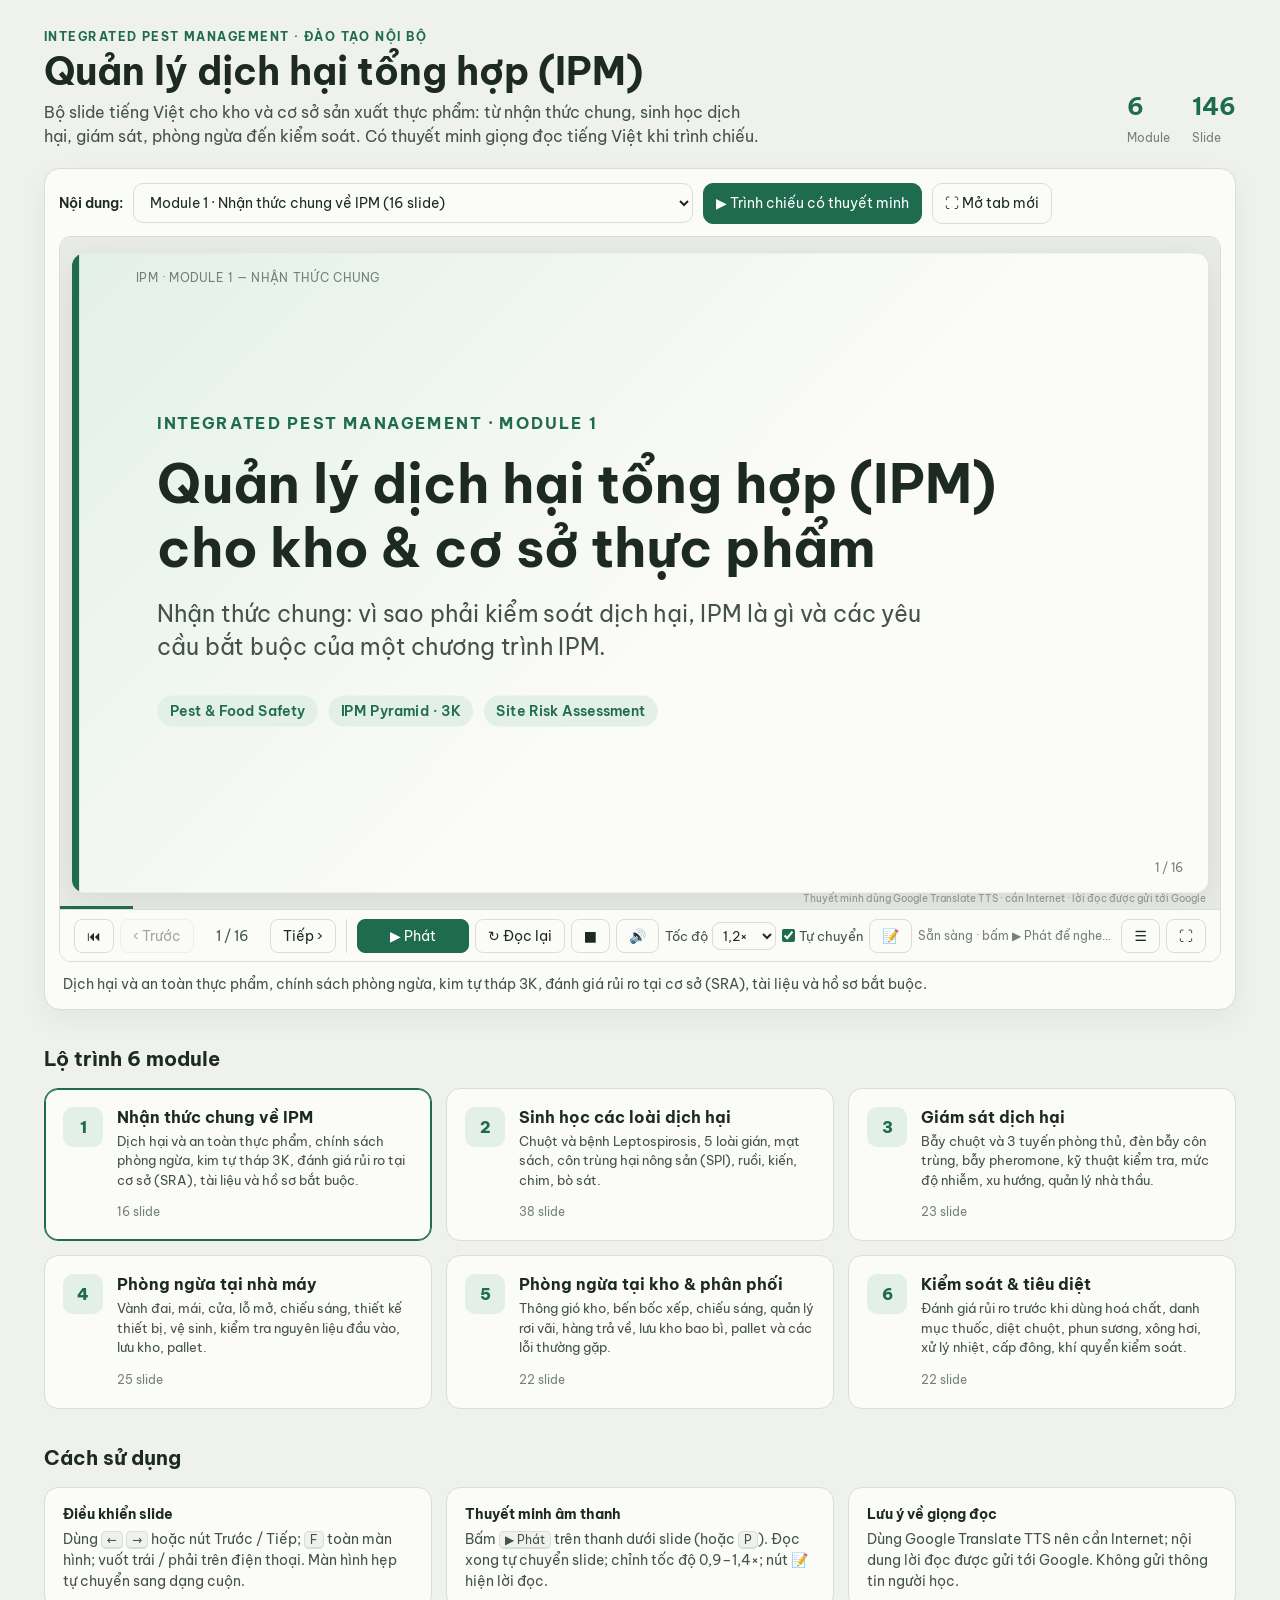
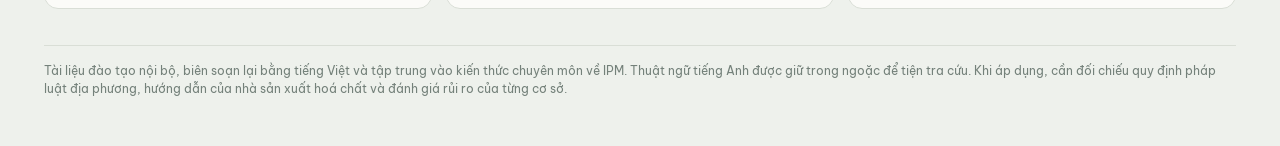
==== index.html @ 81443c56 "Add Vietnamese IPM training slides with TTS narration - 6 HTML slide modules (146 slides): awareness" ====
<!doctype html>
<html lang="vi">
<head>
<meta charset="utf-8">
<meta name="viewport" content="width=device-width, initial-scale=1">
<title>Pest Training · IPM</title>
<meta name="description" content="Bộ slide đào tạo Quản lý dịch hại tổng hợp (IPM) tiếng Việt, có thuyết minh âm thanh.">
<link rel="preconnect" href="https://fonts.googleapis.com">
<link rel="preconnect" href="https://fonts.gstatic.com" crossorigin>
<link href="https://fonts.googleapis.com/css2?family=Be+Vietnam+Pro:wght@400;600;700;800&display=swap" rel="stylesheet">
<style>
  :root {
    --bg: #eef1ec; --paper: #fbfbf8; --ink: #1d2a24; --ink-2: #44524b; --muted: #74817a; --line: #d9ded6;
    --brand: #1f6b4f; --brand-soft: #e3f0e9; --warn: #b5651d;
    --font: "Be Vietnam Pro", "Segoe UI", system-ui, sans-serif;
  }
  @media (prefers-color-scheme: dark) {
    :root:not([data-theme="light"]) {
      --bg: #101513; --paper: #18201c; --ink: #e4ebe6; --ink-2: #b8c4bd; --muted: #8a978f; --line: #2c3731;
      --brand: #5cc49a; --brand-soft: #1d3329; --warn: #e0a060;
    }
  }
  :root[data-theme="dark"] {
    --bg: #101513; --paper: #18201c; --ink: #e4ebe6; --ink-2: #b8c4bd; --muted: #8a978f; --line: #2c3731;
    --brand: #5cc49a; --brand-soft: #1d3329; --warn: #e0a060;
  }
  * { box-sizing: border-box; }
  body { margin: 0; background: var(--bg); color: var(--ink); font-family: var(--font); line-height: 1.5; }
  .wrap { max-width: 1240px; margin: 0 auto; padding: 28px 24px 48px; }
  header { display: flex; align-items: flex-end; justify-content: space-between; gap: 16px; flex-wrap: wrap; margin-bottom: 20px; }
  .eyebrow { font-size: 12px; letter-spacing: .12em; text-transform: uppercase; color: var(--brand); font-weight: 700; }
  h1 { margin: 4px 0 6px; font-size: clamp(26px, 4vw, 38px); line-height: 1.15; }
  .lead { margin: 0; color: var(--ink-2); max-width: 720px; }
  .stats { display: flex; gap: 22px; }
  .stats b { display: block; font-size: 24px; color: var(--brand); font-variant-numeric: tabular-nums; }
  .stats span { font-size: 12px; color: var(--muted); }

  .viewer { background: var(--paper); border: 1px solid var(--line); border-radius: 16px; padding: 14px; box-shadow: 0 10px 30px rgba(0,0,0,.05); }
  .bar { display: flex; gap: 10px; align-items: center; flex-wrap: wrap; margin-bottom: 12px; }
  .bar label { font-weight: 600; font-size: 14px; }
  select, .btn { font: inherit; font-size: 14px; border: 1px solid var(--line); background: var(--paper); color: var(--ink); border-radius: 10px; padding: 9px 12px; min-height: 40px; }
  select { flex: 1; min-width: 220px; max-width: 560px; cursor: pointer; }
  .btn { cursor: pointer; text-decoration: none; display: inline-flex; align-items: center; gap: 6px; }
  .btn:hover { border-color: var(--brand); color: var(--brand); }
  .btn.primary { background: var(--brand); border-color: var(--brand); color: #fff; }
  .btn.primary:hover { color: #fff; filter: brightness(1.08); }
  .frame { position: relative; width: 100%; aspect-ratio: 16 / 10; border-radius: 12px; overflow: hidden; background: var(--bg); border: 1px solid var(--line); }
  .frame iframe { position: absolute; inset: 0; width: 100%; height: 100%; border: 0; }
  .desc { margin: 12px 4px 0; color: var(--ink-2); font-size: 14px; }

  h2 { font-size: 20px; margin: 34px 0 14px; }
  .modules { display: grid; grid-template-columns: repeat(3, minmax(0, 1fr)); gap: 14px; }
  .mod { text-align: left; font: inherit; color: inherit; background: var(--paper); border: 1px solid var(--line); border-radius: 14px; padding: 18px; cursor: pointer; display: grid; grid-template-columns: 40px 1fr; gap: 14px; transition: transform .15s, border-color .15s; }
  .mod:hover { transform: translateY(-2px); border-color: var(--brand); }
  .mod[aria-current="true"] { border-color: var(--brand); box-shadow: inset 0 0 0 1px var(--brand); }
  .mod .n { width: 40px; height: 40px; border-radius: 10px; display: grid; place-items: center; background: var(--brand-soft); color: var(--brand); font-weight: 800; }
  .mod h3 { margin: 0 0 4px; font-size: 16px; line-height: 1.3; }
  .mod p { margin: 0 0 8px; font-size: 13px; color: var(--ink-2); }
  .mod small { font-size: 12px; color: var(--muted); }

  .notes { display: grid; grid-template-columns: repeat(3, minmax(0, 1fr)); gap: 14px; }
  .note { background: var(--paper); border: 1px solid var(--line); border-radius: 14px; padding: 16px 18px; font-size: 14px; color: var(--ink-2); }
  .note b { color: var(--ink); display: block; margin-bottom: 4px; }
  kbd { font-family: inherit; font-size: 12px; border: 1px solid var(--line); border-bottom-width: 2px; border-radius: 5px; padding: 0 5px; background: var(--bg); }
  footer { margin-top: 36px; font-size: 12px; color: var(--muted); border-top: 1px solid var(--line); padding-top: 16px; }

  @media (max-width: 900px) { .modules, .notes { grid-template-columns: 1fr 1fr; } }
  @media (max-width: 640px) {
    .wrap { padding: 18px 16px 36px; }
    .modules, .notes { grid-template-columns: 1fr; }
    .frame { aspect-ratio: auto; height: 72vh; }
    select { min-width: 0; width: 100%; max-width: none; }
    .bar .btn { flex: 1; justify-content: center; }
  }
</style>
</head>
<body>
<div class="wrap">
  <header>
    <div>
      <div class="eyebrow">Integrated Pest Management · Đào tạo nội bộ</div>
      <h1>Quản lý dịch hại tổng hợp (IPM)</h1>
      <p class="lead">Bộ slide tiếng Việt cho kho và cơ sở sản xuất thực phẩm: từ nhận thức chung, sinh học dịch hại, giám sát, phòng ngừa đến kiểm soát. Có thuyết minh giọng đọc tiếng Việt khi trình chiếu.</p>
    </div>
    <div class="stats"><div><b>6</b><span>Module</span></div><div><b id="totalSlides">146</b><span>Slide</span></div></div>
  </header>

  <section class="viewer" aria-label="Xem slide">
    <div class="bar">
      <label for="moduleSelect">Nội dung:</label>
      <select id="moduleSelect"></select>
      <button class="btn primary" id="playBtn" type="button" title="Phát thuyết minh từ slide đầu, tự chuyển slide">▶ Trình chiếu có thuyết minh</button>
      <a class="btn" id="openBtn" href="#" target="_blank" rel="noopener" title="Mở trong tab mới để trình chiếu toàn màn hình">⛶ Mở tab mới</a>
    </div>
    <div class="frame"><iframe id="deckFrame" title="Slide đào tạo IPM" allow="fullscreen; autoplay"></iframe></div>
    <p class="desc" id="moduleDesc"></p>
  </section>

  <h2>Lộ trình 6 module</h2>
  <div class="modules" id="moduleList"></div>

  <h2>Cách sử dụng</h2>
  <div class="notes">
    <div class="note"><b>Điều khiển slide</b>Dùng <kbd>←</kbd> <kbd>→</kbd> hoặc nút Trước / Tiếp; <kbd>F</kbd> toàn màn hình; vuốt trái / phải trên điện thoại. Màn hình hẹp tự chuyển sang dạng cuộn.</div>
    <div class="note"><b>Thuyết minh âm thanh</b>Bấm <kbd>▶ Phát</kbd> trên thanh dưới slide (hoặc <kbd>P</kbd>). Đọc xong tự chuyển slide; chỉnh tốc độ 0,9–1,4×; nút 📝 hiện lời đọc.</div>
    <div class="note"><b>Lưu ý về giọng đọc</b>Dùng Google Translate TTS nên cần Internet; nội dung lời đọc được gửi tới Google. Không gửi thông tin người học.</div>
  </div>

  <footer>Tài liệu đào tạo nội bộ, biên soạn lại bằng tiếng Việt và tập trung vào kiến thức chuyên môn về IPM. Thuật ngữ tiếng Anh được giữ trong ngoặc để tiện tra cứu. Khi áp dụng, cần đối chiếu quy định pháp luật địa phương, hướng dẫn của nhà sản xuất hoá chất và đánh giá rủi ro của từng cơ sở.</footer>
</div>

<script>
  var MODULES = [
    { file: 'slides/01-nhan-thuc-ipm.html', title: 'Nhận thức chung về IPM', desc: 'Dịch hại và an toàn thực phẩm, chính sách phòng ngừa, kim tự tháp 3K, đánh giá rủi ro tại cơ sở (SRA), tài liệu và hồ sơ bắt buộc.', slides: 16 },
    { file: 'slides/02-sinh-hoc-dich-hai.html', title: 'Sinh học các loài dịch hại', desc: 'Chuột và bệnh Leptospirosis, 5 loài gián, mạt sách, côn trùng hại nông sản (SPI), ruồi, kiến, chim, bò sát.', slides: 38 },
    { file: 'slides/03-giam-sat.html', title: 'Giám sát dịch hại', desc: 'Bẫy chuột và 3 tuyến phòng thủ, đèn bẫy côn trùng, bẫy pheromone, kỹ thuật kiểm tra, mức độ nhiễm, xu hướng, quản lý nhà thầu.', slides: 23 },
    { file: 'slides/04-phong-ngua-nha-may.html', title: 'Phòng ngừa tại nhà máy', desc: 'Vành đai, mái, cửa, lỗ mở, chiếu sáng, thiết kế thiết bị, vệ sinh, kiểm tra nguyên liệu đầu vào, lưu kho, pallet.', slides: 25 },
    { file: 'slides/05-phong-ngua-kho-phan-phoi.html', title: 'Phòng ngừa tại kho & phân phối', desc: 'Thông gió kho, bến bốc xếp, chiếu sáng, quản lý rơi vãi, hàng trả về, lưu kho bao bì, pallet và các lỗi thường gặp.', slides: 22 },
    { file: 'slides/06-kiem-soat-tieu-diet.html', title: 'Kiểm soát & tiêu diệt', desc: 'Đánh giá rủi ro trước khi dùng hoá chất, danh mục thuốc, diệt chuột, phun sương, xông hơi, xử lý nhiệt, cấp đông, khí quyển kiểm soát.', slides: 22 }
  ];

  var sel = document.getElementById('moduleSelect');
  var frame = document.getElementById('deckFrame');
  var openBtn = document.getElementById('openBtn');
  var descEl = document.getElementById('moduleDesc');
  var list = document.getElementById('moduleList');

  function theme() {
    var forced = document.documentElement.getAttribute('data-theme');
    if (forced) return forced;
    return window.matchMedia && matchMedia('(prefers-color-scheme: dark)').matches ? 'dark' : 'light';
  }

  MODULES.forEach(function (m, i) {
    var o = document.createElement('option');
    o.value = i;
    o.textContent = 'Module ' + (i + 1) + ' · ' + m.title + ' (' + m.slides + ' slide)';
    sel.appendChild(o);

    var b = document.createElement('button');
    b.type = 'button';
    b.className = 'mod';
    b.innerHTML = '<span class="n">' + (i + 1) + '</span><span><h3></h3><p></p><small>' + m.slides + ' slide</small></span>';
    b.querySelector('h3').textContent = m.title;
    b.querySelector('p').textContent = m.desc;
    b.addEventListener('click', function () { select(i); document.querySelector('.viewer').scrollIntoView({ behavior: 'smooth' }); });
    list.appendChild(b);
  });
  document.getElementById('totalSlides').textContent = MODULES.reduce(function (s, m) { return s + m.slides; }, 0);

  function select(i) {
    var m = MODULES[i];
    sel.value = i;
    frame.src = m.file + '?theme=' + theme();
    openBtn.href = m.file;
    descEl.textContent = m.desc;
    Array.prototype.forEach.call(list.children, function (b, k) { b.setAttribute('aria-current', String(k === i)); });
    try { localStorage.setItem('pt_module', i); } catch (e) {}
    if (history.replaceState) history.replaceState(null, '', '#m' + (i + 1));
  }

  sel.addEventListener('change', function () { select(Number(sel.value)); });
  // Khung hẹp (< 640px) hiển thị slide dạng cuộn, không có thanh thuyết minh: mở tab mới để trình chiếu
  document.getElementById('playBtn').addEventListener('click', function () {
    if (frame.clientWidth < 640) { window.open(MODULES[Number(sel.value)].file, '_blank', 'noopener'); return; }
    try { frame.contentWindow.postMessage({ type: 'pt-play' }, location.origin); } catch (e) {}
    frame.focus();
  });

  var fromHash = /^#m(\d)/.exec(location.hash);
  var saved = null;
  try { saved = localStorage.getItem('pt_module'); } catch (e) {}
  var startIdx = fromHash ? Number(fromHash[1]) - 1 : (saved !== null ? Number(saved) : 0);
  select(startIdx >= 0 && startIdx < MODULES.length ? startIdx : 0);
</script>
</body>
</html>
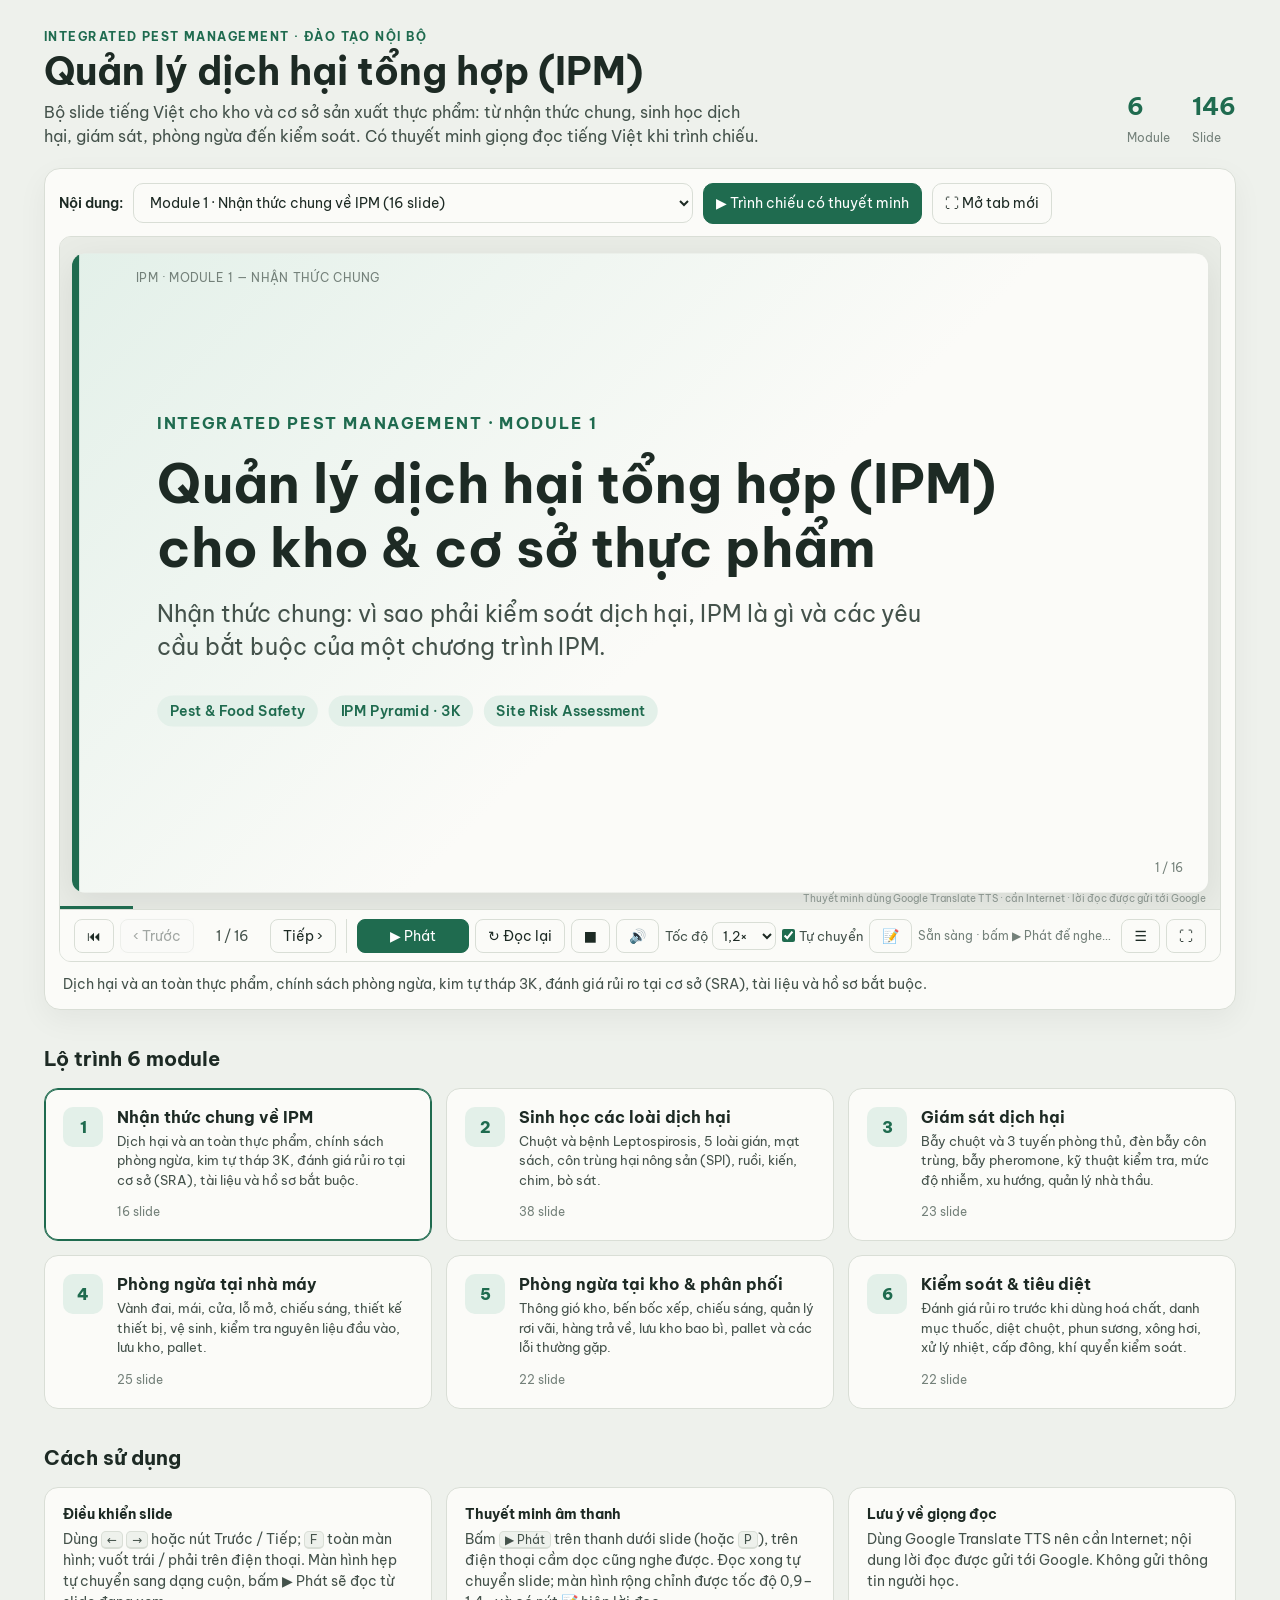
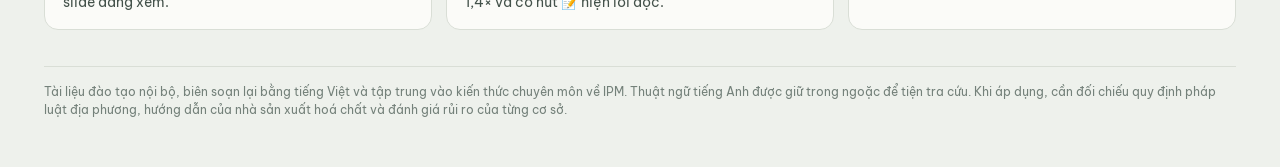
==== commit 02c1019c: "Add narration bar to phone reading mode and fix module toolbar Co-Authored-By: Claude Opus 5.5 <nore" ====
--- a/index.html
+++ b/index.html
@@ -5,6 +5,14 @@
 <meta name="viewport" content="width=device-width, initial-scale=1">
 <title>Pest Training · IPM</title>
 <meta name="description" content="Bộ slide đào tạo Quản lý dịch hại tổng hợp (IPM) tiếng Việt, có thuyết minh âm thanh.">
+<link rel="icon" href="icons/favicon.ico" sizes="48x48">
+<link rel="icon" href="icons/favicon-32.png" type="image/png" sizes="32x32">
+<link rel="apple-touch-icon" href="icons/apple-touch-icon.png">
+<link rel="manifest" href="manifest.webmanifest">
+<meta name="theme-color" content="#1f6b4f">
+<meta name="mobile-web-app-capable" content="yes">
+<meta name="apple-mobile-web-app-capable" content="yes">
+<meta name="apple-mobile-web-app-title" content="Pest IPM">
 <link rel="preconnect" href="https://fonts.googleapis.com">
 <link rel="preconnect" href="https://fonts.gstatic.com" crossorigin>
 <link href="https://fonts.googleapis.com/css2?family=Be+Vietnam+Pro:wght@400;600;700;800&display=swap" rel="stylesheet">
@@ -34,6 +42,12 @@
   .stats { display: flex; gap: 22px; }
   .stats b { display: block; font-size: 24px; color: var(--brand); font-variant-numeric: tabular-nums; }
   .stats span { font-size: 12px; color: var(--muted); }
+
+  .install { display: flex; align-items: center; gap: 12px; background: var(--brand-soft); border: 1px solid var(--brand); border-radius: 14px; padding: 12px 14px; margin-bottom: 16px; font-size: 14px; }
+  .install[hidden] { display: none; }
+  .install img { width: 40px; height: 40px; border-radius: 9px; flex: none; }
+  .install p { margin: 0; flex: 1; min-width: 0; }
+  .install button { font: inherit; font-size: 20px; line-height: 1; border: 0; background: none; color: var(--ink-2); cursor: pointer; width: 40px; height: 40px; flex: none; }
 
   .viewer { background: var(--paper); border: 1px solid var(--line); border-radius: 16px; padding: 14px; box-shadow: 0 10px 30px rgba(0,0,0,.05); }
   .bar { display: flex; gap: 10px; align-items: center; flex-wrap: wrap; margin-bottom: 12px; }
@@ -70,7 +84,8 @@
     .modules, .notes { grid-template-columns: 1fr; }
     .frame { aspect-ratio: auto; height: 72vh; }
     select { min-width: 0; width: 100%; max-width: none; }
-    .bar .btn { flex: 1; justify-content: center; }
+    .bar { display: grid; grid-template-columns: minmax(0, 1fr); gap: 8px; }
+    .bar .btn { justify-content: center; }
   }
 </style>
 </head>
@@ -85,6 +100,12 @@
     <div class="stats"><div><b>6</b><span>Module</span></div><div><b id="totalSlides">146</b><span>Slide</span></div></div>
   </header>
 
+  <div class="install" id="installHint" hidden>
+    <img src="icons/apple-touch-icon.png" alt="">
+    <p><b>Cài lên iPhone:</b> trong Safari, bấm nút Chia sẻ (ô vuông có mũi tên lên), chọn <b>Thêm vào MH chính</b> (Add to Home Screen).</p>
+    <button type="button" id="installClose" aria-label="Đóng hướng dẫn cài đặt">×</button>
+  </div>
+
   <section class="viewer" aria-label="Xem slide">
     <div class="bar">
       <label for="moduleSelect">Nội dung:</label>
@@ -101,8 +122,8 @@
 
   <h2>Cách sử dụng</h2>
   <div class="notes">
-    <div class="note"><b>Điều khiển slide</b>Dùng <kbd>←</kbd> <kbd>→</kbd> hoặc nút Trước / Tiếp; <kbd>F</kbd> toàn màn hình; vuốt trái / phải trên điện thoại. Màn hình hẹp tự chuyển sang dạng cuộn.</div>
-    <div class="note"><b>Thuyết minh âm thanh</b>Bấm <kbd>▶ Phát</kbd> trên thanh dưới slide (hoặc <kbd>P</kbd>). Đọc xong tự chuyển slide; chỉnh tốc độ 0,9–1,4×; nút 📝 hiện lời đọc.</div>
+    <div class="note"><b>Điều khiển slide</b>Dùng <kbd>←</kbd> <kbd>→</kbd> hoặc nút Trước / Tiếp; <kbd>F</kbd> toàn màn hình; vuốt trái / phải trên điện thoại. Màn hình hẹp tự chuyển sang dạng cuộn, bấm ▶ Phát sẽ đọc từ slide đang xem.</div>
+    <div class="note"><b>Thuyết minh âm thanh</b>Bấm <kbd>▶ Phát</kbd> trên thanh dưới slide (hoặc <kbd>P</kbd>), trên điện thoại cầm dọc cũng nghe được. Đọc xong tự chuyển slide; màn hình rộng chỉnh được tốc độ 0,9–1,4× và có nút 📝 hiện lời đọc.</div>
     <div class="note"><b>Lưu ý về giọng đọc</b>Dùng Google Translate TTS nên cần Internet; nội dung lời đọc được gửi tới Google. Không gửi thông tin người học.</div>
   </div>
 
@@ -160,9 +181,17 @@
   }
 
   sel.addEventListener('change', function () { select(Number(sel.value)); });
-  // Khung hẹp (< 640px) hiển thị slide dạng cuộn, không có thanh thuyết minh: mở tab mới để trình chiếu
+  // Khi chạy như app đã cài, không có tab: mở slide ngay trong app, deck.js thêm nút về trang chủ
+  var standalone = navigator.standalone === true || (window.matchMedia && matchMedia('(display-mode: standalone)').matches);
+  if (standalone) { openBtn.removeAttribute('target'); openBtn.textContent = '⛶ Mở toàn trang'; }
+
+  // Khung hẹp (< 640px): mở trang slide riêng cho rộng chỗ, bấm ▶ Phát ở thanh dưới để nghe
   document.getElementById('playBtn').addEventListener('click', function () {
-    if (frame.clientWidth < 640) { window.open(MODULES[Number(sel.value)].file, '_blank', 'noopener'); return; }
+    if (frame.clientWidth < 640) {
+      var file = MODULES[Number(sel.value)].file;
+      if (standalone) location.href = file; else window.open(file, '_blank', 'noopener');
+      return;
+    }
     try { frame.contentWindow.postMessage({ type: 'pt-play' }, location.origin); } catch (e) {}
     frame.focus();
   });
@@ -172,6 +201,19 @@
   try { saved = localStorage.getItem('pt_module'); } catch (e) {}
   var startIdx = fromHash ? Number(fromHash[1]) - 1 : (saved !== null ? Number(saved) : 0);
   select(startIdx >= 0 && startIdx < MODULES.length ? startIdx : 0);
+
+  // iOS không tự hiện nút cài đặt nên hiển thị hướng dẫn
+  var hint = document.getElementById('installHint');
+  var ios = /iPhone|iPad|iPod/.test(navigator.userAgent) || (navigator.platform === 'MacIntel' && navigator.maxTouchPoints > 1);
+  var hintClosed = null;
+  try { hintClosed = localStorage.getItem('pt_install_closed'); } catch (e) {}
+  hint.hidden = !ios || standalone || hintClosed !== null;
+  document.getElementById('installClose').addEventListener('click', function () {
+    hint.hidden = true;
+    try { localStorage.setItem('pt_install_closed', '1'); } catch (e) {}
+  });
+
+  if ('serviceWorker' in navigator) navigator.serviceWorker.register('sw.js');
 </script>
 </body>
 </html>
